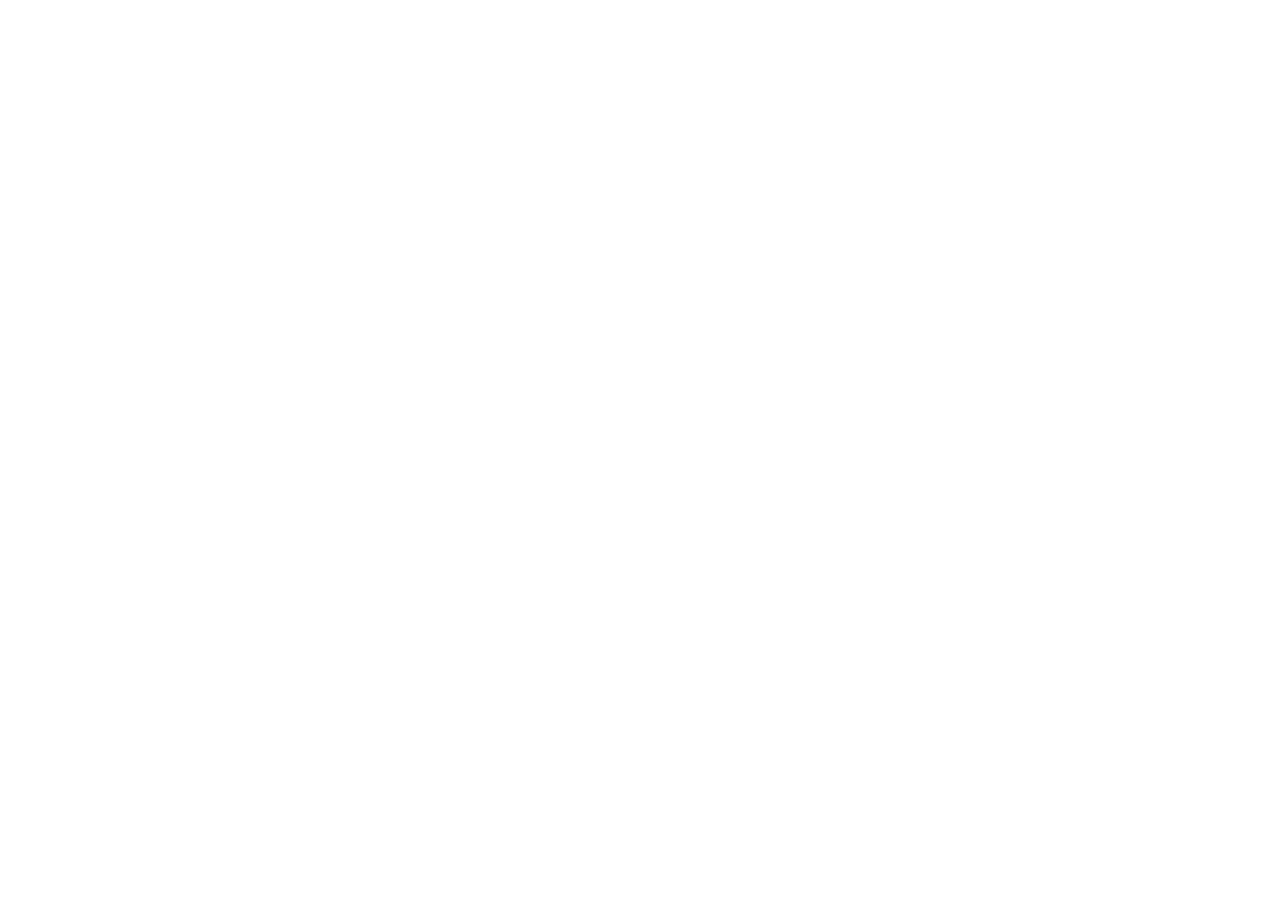
==== index.html @ 646605bc "SLAMDUNKプロジェクト開始〜！" ====
<!DOCTYPE html>
<html lang="en">
<head>
    <meta charset="UTF-8">
    <meta http-equiv="X-UA-Compatible" content="IE=edge">
    <meta name="viewport" content="width=device-width, initial-scale=1.0">
    <title>Mr.Toshiya and Chisa</title>
</head>
<body>
    
</body>
</html>
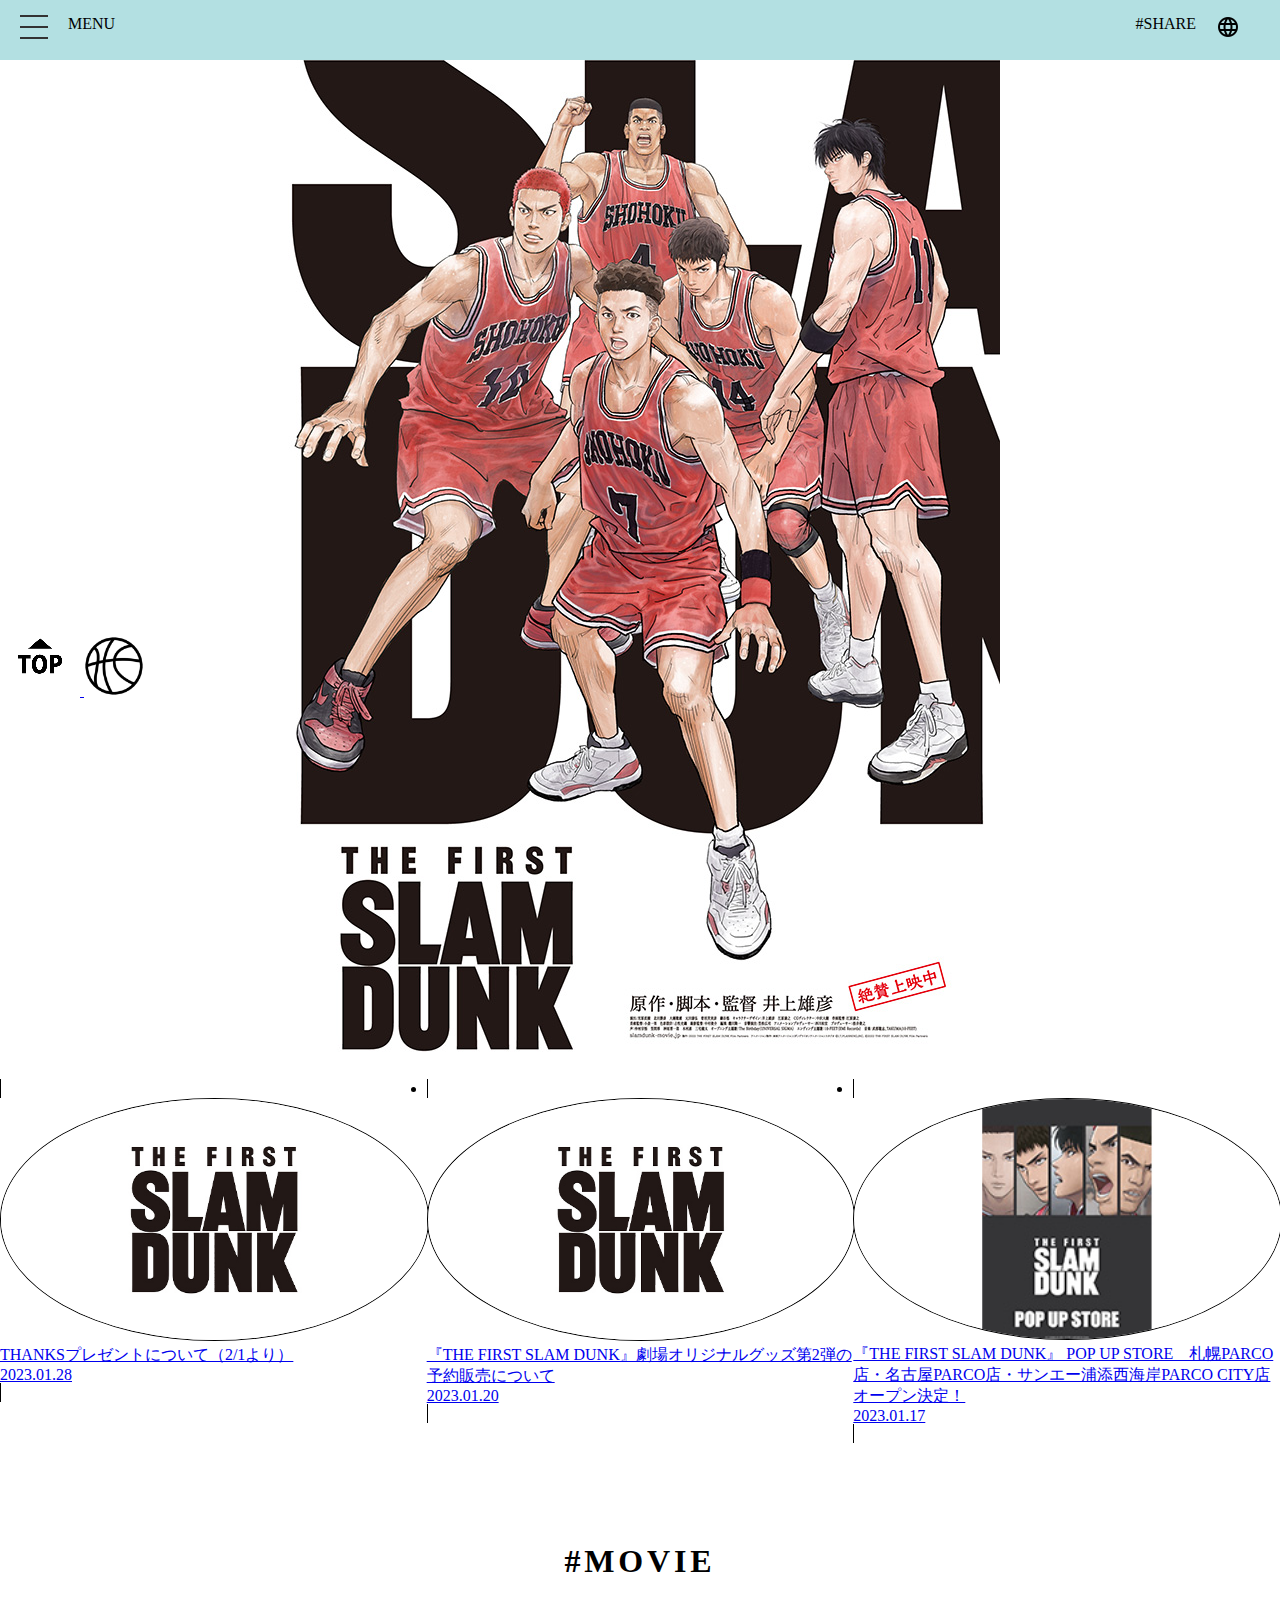
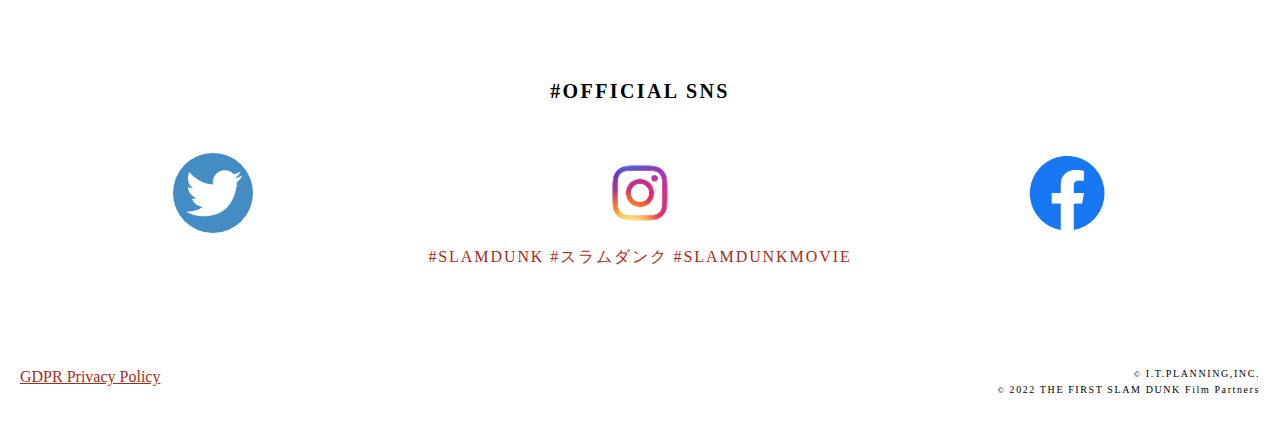
==== commit 0af63277: "大枠" ====
--- a/index.html
+++ b/index.html
@@ -4,9 +4,153 @@
     <meta charset="UTF-8">
     <meta http-equiv="X-UA-Compatible" content="IE=edge">
     <meta name="viewport" content="width=device-width, initial-scale=1.0">
-    <title>Mr.Toshiya and Chisa</title>
+    <title>Mr.Toshiya&C</title>
+    <link rel="stylesheet" href="./assets/css/style.css">
 </head>
 <body>
-    
+    <header id="header">
+        <!-- ヘッダー左 -->
+        <div class="header-left">
+            <div class="hamburger">
+                <!-- ハンバーガーbtn -->
+                <span class="nav-toggle">
+                    <span></span>
+                    <span></span>
+                    <span></span>
+                </span>
+                <!-- ハンバーガーメニューリスト -->
+                <nav class="nav">
+                    <ul class="nav-menu">
+                        <li><a href="/"><img src="../assets/img/slamdunk_logo.png" alt="logo"></a></li>
+                        <li><a href="#">NEWS</a></li>
+                        <li><a href="#">ABOUT THE MOVIE</a></li>
+                        <li><a href="#">TICKET</a></li>
+                        <li><a href="#">THEATER</a></li>
+                        <li><a href="#">GALLERY</a></li>
+                        <li><a href="#">GOODS</a></li>
+                        <li><a href="#">SLAM DUNK POST</a></li>
+                        <li><a href="#">COURT SIDE</a></li>
+                        <li><a href="#">COMICS</a></li>
+                    </ul>
+                </nav>
+                <span class="hamburger-text">MENU</span>
+            </div>
+        </div>
+        <!-- ヘッダーright -->
+        <div class="header-right">
+            <div class="share-link">
+                <span id="share">#SHARE</span>
+            </div>
+            <div class="translate-link">
+                <img src="../assets/img/language-icon/1x/baseline_language_black_24dp.png" alt="言語変換" id="language-icon">
+            </div>
+        </div>
+    </header>
+    <!-- メイン -->
+    <main>
+        <!-- kv -->
+        <div class="kv">
+            <img src="../assets/img/kv.jpg" alt="kv">
+        </div>
+        <!-- #NEWS -->
+        <div class="m-list-news">
+            <ul class="news-list">
+                <li class="list-item" data-news-up="2023/01/28">
+                    <a class="item-inner" href="https://slamdunk-movie.jp/news/2023012801.html">
+                        <p class="item-img">
+                            <span class="img-inner">
+                                <img src="../assets/img/news1.jpg" alt="">
+                            </span>
+                        </p>
+                        <p class="item-ttl">THANKSプレゼントについて（2/1より）</p>
+                        <p class="item-date">2023.01.28</p>
+                    </a>
+                </li>
+                <li class="list-item" data-news-up="2023/01/20">
+                    <a class="item-inner" href="/news/2023012001.html">
+                        <p class="item-img">
+                            <span class="img-inner"><img src="../assets/img/news1.jpg"
+                                    alt=""></span>
+                                </p>
+                        <p class="item-ttl">『THE FIRST SLAM DUNK』劇場オリジナルグッズ第2弾の予約販売について</p>
+                        <p class="item-date">2023.01.20</p>
+                    </a>
+                </li>
+                <li class="list-item" data-news-up="2023/01/17">
+                    <a class="item-inner" href="/news/2023011701.html">
+                        <p class="item-img">
+                            <span class="img-inner">
+                                <img src="../assets/img/news2.jpg"alt="">
+                            </span>
+                        </p>
+                        <p class="item-ttl">『THE FIRST SLAM DUNK』 POP UP STORE　札幌PARCO店・名古屋PARCO店・サンエー浦添西海岸PARCO
+                            CITY店オープン決定！</p>
+                        <p class="item-date">2023.01.17</p>
+                    </a>
+        </div>
+        <!-- #MOVIE -->
+        <div class="movie">
+            <h1 class="section-title">#MOVIE</h1>
+            <!-- スライダー動画3つのみ -->
+        </div>
+        <!-- #OFFICIAL SNS -->
+        <div class="sns">
+            <h2 class="sns-title">#OFFICIAL SNS</h2>
+            <!-- twitterとinstaとFBのリンクなど -->
+            <ul class="sns-list">
+                <li class="list-item">
+                    <a href="https://twitter.com/intent/follow?screen_name=movie_slamdunk">
+                        <img src="../assets/img/twitter_logo.png" alt="twitter_logo">
+                    </a>
+                </li>
+                <li class="list-item">
+                    <a href="https://www.instagram.com/slamdunk_movie/">
+                        <img src="../assets/img/instagram_logo.png" alt="instagram_logo">
+                    </a>
+                </li>
+                <li class="list-item">
+                    <a href="https://www.facebook.com/movie.slamdunk/">
+                        <img src="../assets/img/facebook_logo.png" alt="facebook_logo">
+                    </a>
+                </li>
+            </ul>
+            <div class="hashtag">
+                <p>#SLAMDUNK #スラムダンク #SLAMDUNKMOVIE</p>
+            </div>            
+        </div>
+
+        <!-- basketballトップへ戻る -->
+        <div class="ball">
+            <p class="pagetop">
+                <a href="#top" class="pagetop-btn">
+                    <span class="btn-ttl">
+                        <img src="../assets/img/top_text.png" alt="topへ">
+                    </span>
+                    <span class="btn-img">
+                        <img src="../assets/img/top_basketball.png" alt="ball">
+                    </span>
+                </a>
+            </p>            
+        </div>
+    </main>
+    <!-- フッター -->
+    <footer class="footer">
+        <!-- フッターleft -->
+        <div class="footer-left">
+            <!-- プライバシーポリシーのリンク -->
+            <a href="">GDPR Privacy Policy</a>
+        </div>
+        <!-- フッターright -->
+        <div class="footer-right">
+            <span id="first"><small>&copy;</small> I.T.PLANNING,INC.</span>
+            <!-- <br> -->
+            <span><small>&copy;</small> 2022 THE FIRST SLAM DUNK Film Partners</span>
+        </div>
+    </footer>
+
+    <script src="https://code.jquery.com/jquery-3.6.3.min.js" 
+    integrity="sha256-pvPw+upLPUjgMXY0G+8O0xUf+/Im1MZjXxxgOcBQBXU=" 
+    crossorigin="anonymous"></script>
+    <script src="./script.js"></script>
 </body>
 </html>--- a/assets/css/style.css
+++ b/assets/css/style.css
@@ -0,0 +1,206 @@
+* {
+  padding: 0;
+  margin: 0;
+}
+
+body {
+  font-family: serif;
+}
+
+#header {
+  width: 100vw;
+  height: 60px;
+  background-color: #b3e0e2;
+  display: flex;
+  justify-content: space-between;
+}
+
+.hamburger {
+  display: flex;
+  margin: 15px 20px;
+}
+.hamburger .nav-toggle {
+  margin-right: 20px;
+}
+
+.header-right {
+  display: flex;
+  margin: 15px 40px;
+}
+.header-right .translate-link {
+  margin-left: 20px;
+}
+
+.nav-toggle {
+  display: block;
+  position: relative;
+  width: 1.75rem;
+  height: 1.5rem;
+}
+
+.nav-toggle span {
+  display: block;
+  width: 100%;
+  height: 2px;
+  background-color: #333;
+  position: absolute;
+  transition: transform 0.5s, opacity 0.5s;
+}
+.nav-toggle span:nth-child(1) {
+  top: 0;
+}
+.nav-toggle span:nth-child(2) {
+  top: 0;
+  bottom: 0;
+  margin: auto;
+}
+.nav-toggle span:nth-child(3) {
+  bottom: 0;
+}
+
+.nav-toggle.show span:nth-child(1) {
+  transform: translateY(10px) rotate(-45deg);
+}
+.nav-toggle.show span:nth-child(2) {
+  opacity: 0;
+}
+.nav-toggle.show span:nth-child(3) {
+  transform: translateY(-12px) rotate(45deg);
+}
+
+.nav {
+  position: fixed;
+  top: 3rem;
+  left: 0;
+  right: 0;
+  bottom: 0;
+  padding: 1rem;
+  opacity: 0;
+  visibility: hidden;
+  transition: opacity 0.5s, visibility 0.5s;
+}
+.nav .show {
+  opacity: 1;
+  visibility: visible;
+}
+
+.movie .section-title {
+  margin-top: 100px;
+  margin-bottom: 50px;
+  text-align: center;
+  letter-spacing: 0.12em;
+}
+
+.sns-title {
+  margin-top: 100px;
+  margin-bottom: 50px;
+  text-align: center;
+  letter-spacing: 0.12em;
+  font-size: 20px;
+}
+.sns-list {
+  text-align: center;
+  display: flex;
+  list-style: none;
+}
+
+.list-item img {
+  border-radius: 50%;
+}
+
+.hashtag p {
+  text-align: center;
+  letter-spacing: 0.12em;
+  color: #A72B1B;
+  margin-top: 10px;
+}
+
+.ball .pagetop {
+  display: block;
+}
+.ball .pagetop-btn {
+  position: absolute;
+  bottom: 200px;
+}
+@keyframes ballBound {
+  0% {
+    top: 0;
+    -webkit-transform: rotateZ(0deg);
+    transform: rotateZ(0deg);
+  }
+  12.5% {
+    top: 42px;
+    -webkit-transform: scale(1.04, 0.96) rotateZ(45deg);
+    transform: scale(1.04, 0.96) rotateZ(45deg);
+  }
+  25% {
+    top: 0;
+  }
+  37.5% {
+    top: 42px;
+    -webkit-transform: scale(1.04, 0.96) rotateZ(135deg);
+    transform: scale(1.04, 0.96) rotateZ(135deg);
+  }
+  50% {
+    top: 0;
+  }
+  62.5% {
+    top: 42px;
+    -webkit-transform: scale(1.04, 0.96) rotateZ(225deg);
+    transform: scale(1.04, 0.96) rotateZ(225deg);
+  }
+  75% {
+    top: 0;
+  }
+  87.5% {
+    top: 42px;
+    -webkit-transform: scale(1.04, 0.96) rotateZ(315deg);
+    transform: scale(1.04, 0.96) rotateZ(315deg);
+  }
+  100% {
+    top: 0;
+    -webkit-transform: rotateZ(360deg);
+    transform: rotateZ(360deg);
+  }
+}
+.footer {
+  display: flex;
+  justify-content: space-between;
+  margin: 100px 20px 50px 20px;
+}
+.footer-left a {
+  color: #A72B1B;
+}
+.footer-right span {
+  font-size: 10px;
+  letter-spacing: 0.1rem;
+}
+.footer-right #first {
+  display: block;
+  text-align: right;
+}
+
+.u-txt-ttl2 {
+  font-size: 50px;
+  text-align: center;
+}
+
+.list-item {
+  width: 33.3333333333%;
+}
+
+.item-inner {
+  border: solid 1px black;
+}
+.item-inner img {
+  width: 100%;
+  border: solid 1px black;
+}
+
+.news-list {
+  display: flex;
+}
+
+.kv {
+  text-align: center;
+}/*# sourceMappingURL=style.css.map */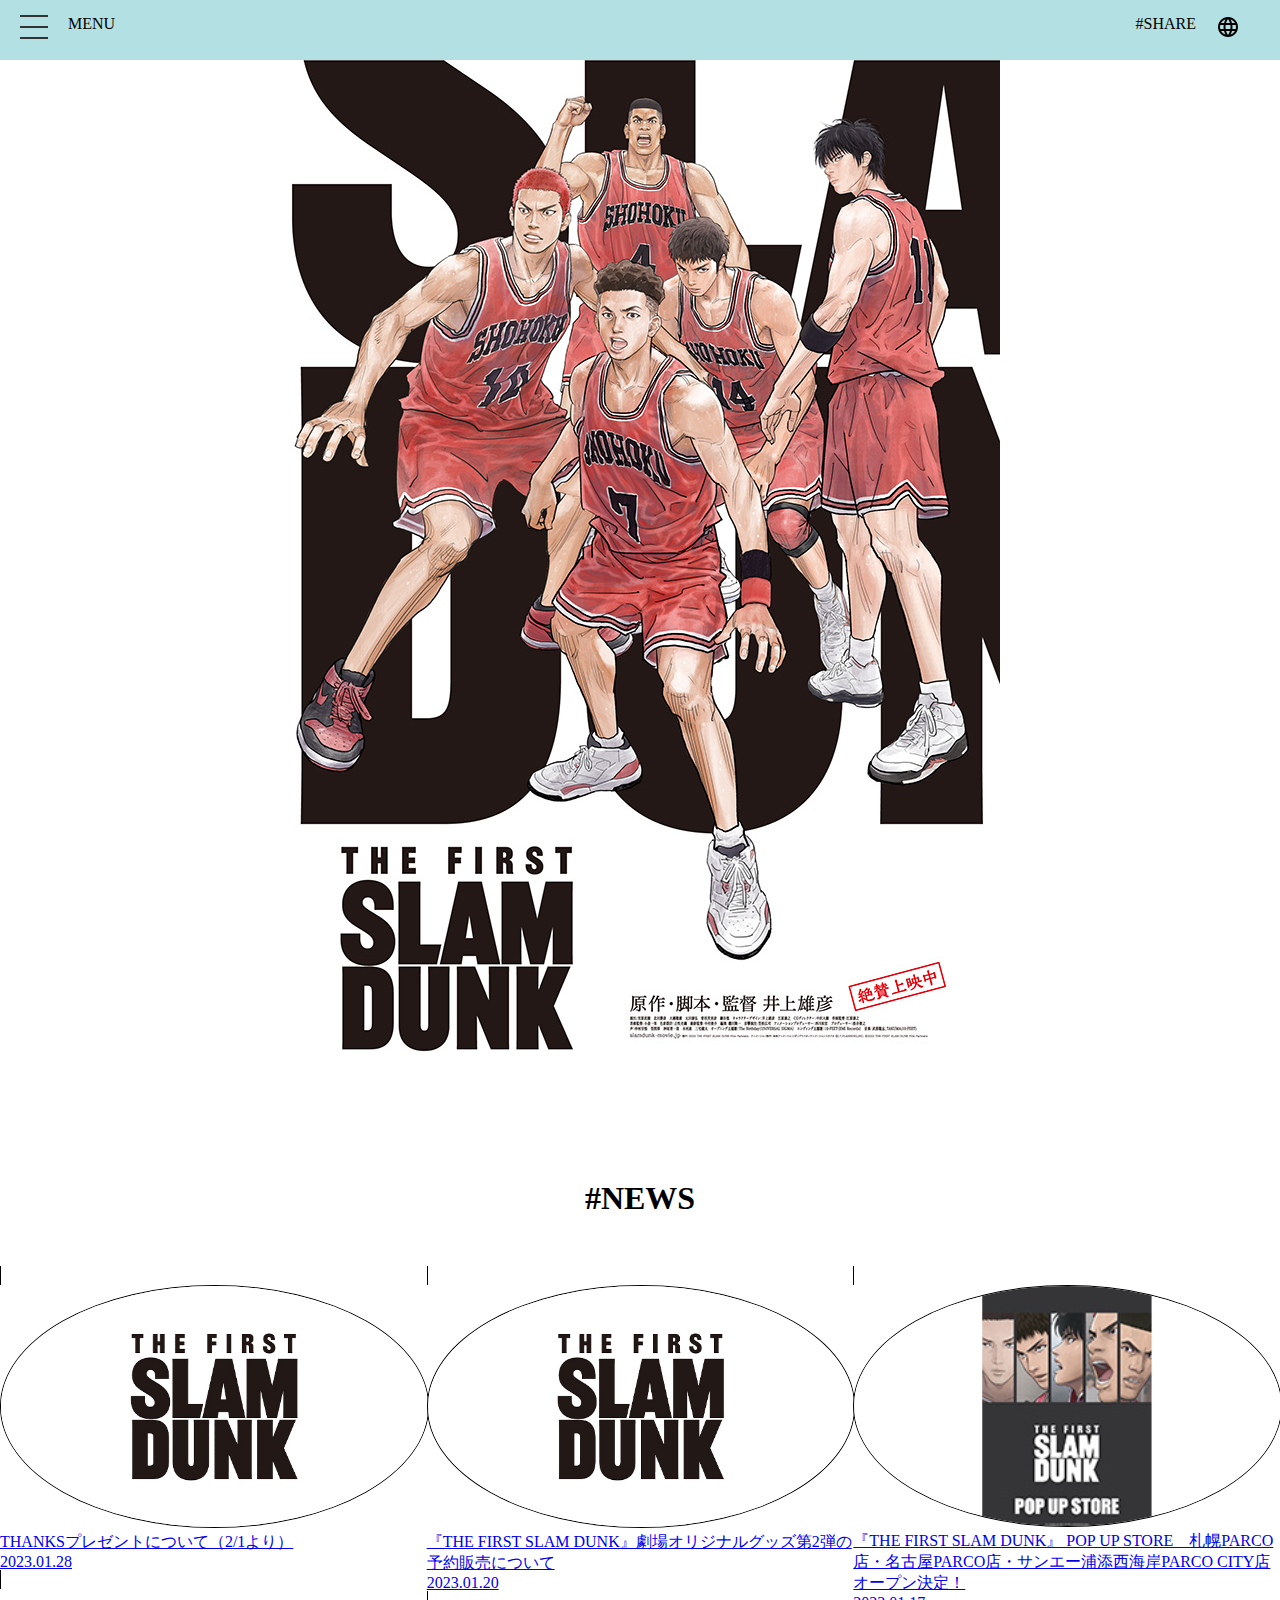
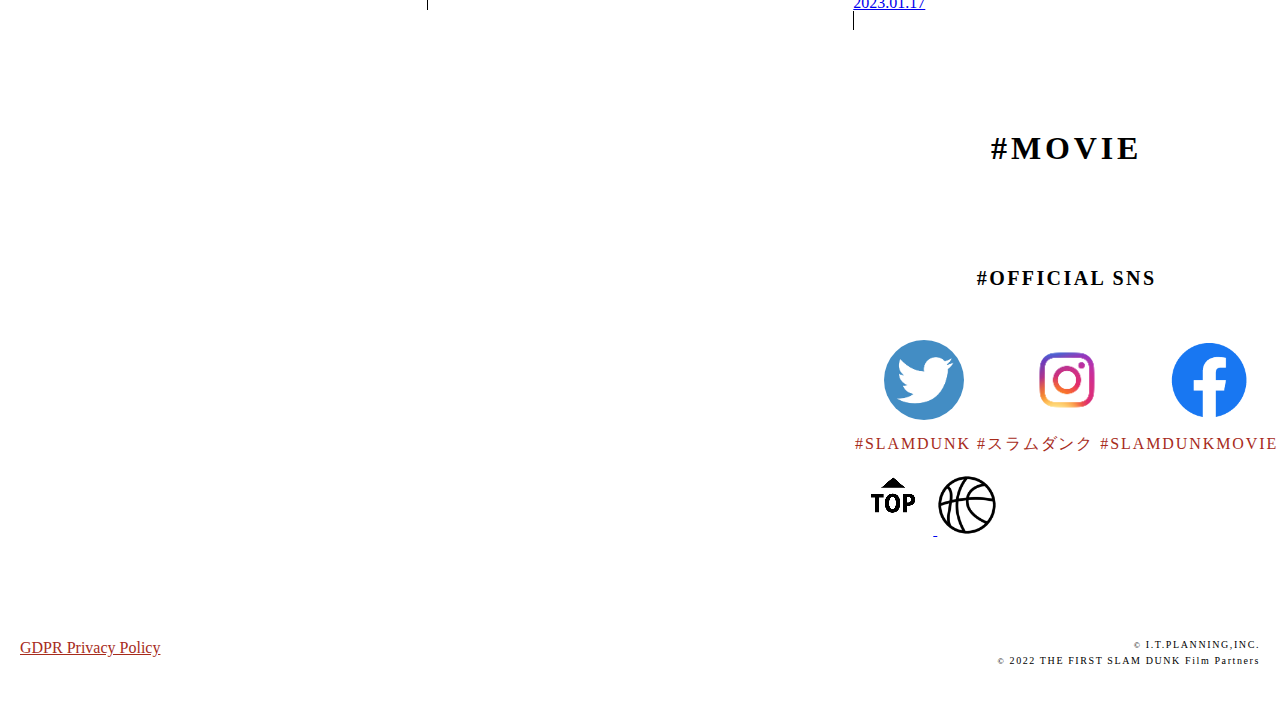
==== commit 8f16a685: "13日コミット2" ====
--- a/index.html
+++ b/index.html
@@ -21,7 +21,7 @@
                 <!-- ハンバーガーメニューリスト -->
                 <nav class="nav">
                     <ul class="nav-menu">
-                        <li><a href="/"><img src="../assets/img/slamdunk_logo.png" alt="logo"></a></li>
+                        <li><a href="/"><img src="./assets/img/slamdunk_logo.png" alt="logo"></a></li>
                         <li><a href="#">NEWS</a></li>
                         <li><a href="#">ABOUT THE MOVIE</a></li>
                         <li><a href="#">TICKET</a></li>
@@ -42,7 +42,7 @@
                 <span id="share">#SHARE</span>
             </div>
             <div class="translate-link">
-                <img src="../assets/img/language-icon/1x/baseline_language_black_24dp.png" alt="言語変換" id="language-icon">
+                <img src="./assets/img/language-icon/1x/baseline_language_black_24dp.png" alt="言語変換" id="language-icon">
             </div>
         </div>
     </header>
@@ -50,16 +50,17 @@
     <main>
         <!-- kv -->
         <div class="kv">
-            <img src="../assets/img/kv.jpg" alt="kv">
+            <img src="./assets/img/kv.jpg" alt="kv">
         </div>
         <!-- #NEWS -->
         <div class="m-list-news">
+            <h1 class="section-title">#NEWS</div></h1>
             <ul class="news-list">
                 <li class="list-item" data-news-up="2023/01/28">
                     <a class="item-inner" href="https://slamdunk-movie.jp/news/2023012801.html">
                         <p class="item-img">
                             <span class="img-inner">
-                                <img src="../assets/img/news1.jpg" alt="">
+                                <img src="./assets/img/news1.jpg" alt="">
                             </span>
                         </p>
                         <p class="item-ttl">THANKSプレゼントについて（2/1より）</p>
@@ -69,7 +70,7 @@
                 <li class="list-item" data-news-up="2023/01/20">
                     <a class="item-inner" href="/news/2023012001.html">
                         <p class="item-img">
-                            <span class="img-inner"><img src="../assets/img/news1.jpg"
+                            <span class="img-inner"><img src="./assets/img/news1.jpg"
                                     alt=""></span>
                                 </p>
                         <p class="item-ttl">『THE FIRST SLAM DUNK』劇場オリジナルグッズ第2弾の予約販売について</p>
@@ -80,7 +81,7 @@
                     <a class="item-inner" href="/news/2023011701.html">
                         <p class="item-img">
                             <span class="img-inner">
-                                <img src="../assets/img/news2.jpg"alt="">
+                                <img src="./assets/img/news2.jpg"alt="">
                             </span>
                         </p>
                         <p class="item-ttl">『THE FIRST SLAM DUNK』 POP UP STORE　札幌PARCO店・名古屋PARCO店・サンエー浦添西海岸PARCO
@@ -100,17 +101,17 @@
             <ul class="sns-list">
                 <li class="list-item">
                     <a href="https://twitter.com/intent/follow?screen_name=movie_slamdunk">
-                        <img src="../assets/img/twitter_logo.png" alt="twitter_logo">
+                        <img src="./assets/img/twitter_logo.png" alt="twitter_logo">
                     </a>
                 </li>
                 <li class="list-item">
                     <a href="https://www.instagram.com/slamdunk_movie/">
-                        <img src="../assets/img/instagram_logo.png" alt="instagram_logo">
+                        <img src="./assets/img/instagram_logo.png" alt="instagram_logo">
                     </a>
                 </li>
                 <li class="list-item">
                     <a href="https://www.facebook.com/movie.slamdunk/">
-                        <img src="../assets/img/facebook_logo.png" alt="facebook_logo">
+                        <img src="./assets/img/facebook_logo.png" alt="facebook_logo">
                     </a>
                 </li>
             </ul>
@@ -124,10 +125,10 @@
             <p class="pagetop">
                 <a href="#top" class="pagetop-btn">
                     <span class="btn-ttl">
-                        <img src="../assets/img/top_text.png" alt="topへ">
+                        <img src="./assets/img/top_text.png" alt="topへ">
                     </span>
                     <span class="btn-img">
-                        <img src="../assets/img/top_basketball.png" alt="ball">
+                        <img src="./assets/img/top_basketball.png" alt="ball">
                     </span>
                 </a>
             </p>            
--- a/assets/css/style.css
+++ b/assets/css/style.css
@@ -119,9 +119,9 @@
   display: block;
 }
 .ball .pagetop-btn {
-  position: absolute;
   bottom: 200px;
 }
+
 @keyframes ballBound {
   0% {
     top: 0;
@@ -180,6 +180,12 @@
   text-align: right;
 }
 
+.m-list-news .section-title {
+  margin-top: 100px;
+  margin-bottom: 50px;
+  text-align: center;
+}
+
 .u-txt-ttl2 {
   font-size: 50px;
   text-align: center;
@@ -199,6 +205,7 @@
 
 .news-list {
   display: flex;
+  list-style: none;
 }
 
 .kv {
